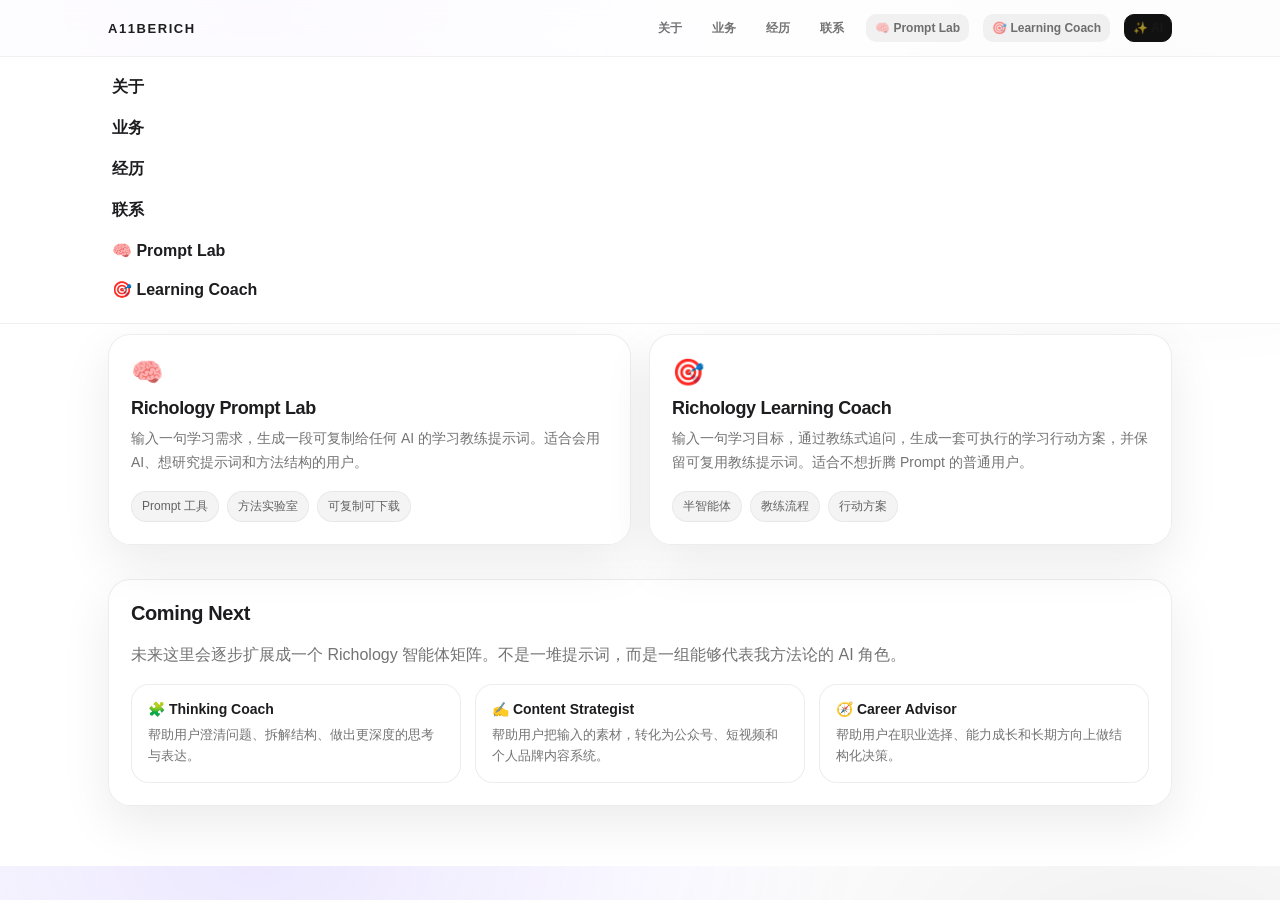
==== ai/index.html @ 6aa01397 "新增 AI 集合入口" ====
<!doctype html>
<html lang="zh-CN">
<head>
  <meta charset="utf-8" />
  <meta name="viewport" content="width=device-width,initial-scale=1" />
  <title>Richology AI</title>
  <meta name="description" content="Richology 的 AI 产品入口，包括 Prompt Lab、Learning Coach 以及未来更多智能体工具。" />
  <link rel="stylesheet" href="/css/style.css">
  <style>
    :root{
      --text:#1d1d1f;
      --muted:rgba(29,29,31,.62);
      --line:rgba(0,0,0,.08);
      --accent:#7c5cff;
      --shadow:0 18px 50px rgba(0,0,0,.08);
    }

    *{box-sizing:border-box}

    body{
      margin:0;
      font-family:-apple-system,BlinkMacSystemFont,"Segoe UI",Roboto,Helvetica,Arial,sans-serif;
      color:var(--text);
      background:
        radial-gradient(1000px 520px at 20% 0%, rgba(124,92,255,.14), transparent 60%),
        radial-gradient(900px 520px at 90% 10%, rgba(0,0,0,.06), transparent 55%),
        #fff;
      -webkit-font-smoothing:antialiased;
      -moz-osx-font-smoothing:grayscale;
    }

    .wrap{
      max-width:1100px;
      margin:0 auto;
      padding:96px 18px 60px;
    }

    .hero{
      text-align:center;
      max-width:820px;
      margin:0 auto 38px;
    }

    .hero-title{
      font-size:42px;
      line-height:1.04;
      font-weight:700;
      letter-spacing:-0.04em;
      margin-bottom:14px;
    }

    .hero-subtitle{
      font-size:16px;
      line-height:1.7;
      color:var(--muted);
      margin:0 auto 16px;
      max-width:760px;
    }

    .hero-note{
      display:inline-block;
      font-size:12px;
      color:rgba(29,29,31,.62);
      background:rgba(0,0,0,.045);
      padding:7px 13px;
      border-radius:999px;
      border:1px solid rgba(0,0,0,.05);
    }

    .section-title{
      font-size:20px;
      font-weight:700;
      margin:0 0 16px 0;
      letter-spacing:-0.02em;
    }

    .grid{
      display:grid;
      grid-template-columns:repeat(2, minmax(0,1fr));
      gap:18px;
      margin-bottom:34px;
    }

    .card{
      display:block;
      background:rgba(255,255,255,.82);
      backdrop-filter:blur(20px) saturate(165%);
      -webkit-backdrop-filter:blur(20px) saturate(165%);
      border:1px solid rgba(0,0,0,.07);
      border-radius:22px;
      box-shadow:var(--shadow);
      padding:22px;
      text-decoration:none;
      color:inherit;
      transition:.18s transform, .18s box-shadow, .18s border;
    }

    .card:hover{
      transform:translateY(-2px);
      box-shadow:0 24px 60px rgba(0,0,0,.10);
      border-color:rgba(124,92,255,.18);
    }

    .card-icon{
      font-size:26px;
      margin-bottom:10px;
    }

    .card-title{
      font-size:18px;
      font-weight:700;
      margin-bottom:8px;
      letter-spacing:-0.02em;
    }

    .card-desc{
      font-size:14px;
      line-height:1.7;
      color:var(--muted);
      margin-bottom:16px;
    }

    .card-meta{
      display:flex;
      flex-wrap:wrap;
      gap:8px;
    }

    .tag{
      font-size:12px;
      padding:6px 10px;
      border-radius:999px;
      background:rgba(0,0,0,.045);
      color:rgba(29,29,31,.68);
      border:1px solid rgba(0,0,0,.05);
    }

    .coming{
      background:rgba(255,255,255,.76);
      border:1px solid rgba(0,0,0,.07);
      border-radius:22px;
      box-shadow:var(--shadow);
      padding:22px;
    }

    .coming-list{
      display:grid;
      grid-template-columns:repeat(3, minmax(0,1fr));
      gap:14px;
      margin-top:16px;
    }

    .coming-item{
      border:1px solid rgba(0,0,0,.07);
      border-radius:18px;
      background:rgba(255,255,255,.68);
      padding:16px;
    }

    .coming-item h3{
      margin:0 0 8px 0;
      font-size:14px;
    }

    .coming-item p{
      margin:0;
      font-size:13px;
      line-height:1.6;
      color:var(--muted);
    }

    @media (max-width: 900px){
      .grid{
        grid-template-columns:1fr;
      }

      .coming-list{
        grid-template-columns:1fr;
      }
    }

    @media (max-width: 640px){
      .wrap{
        padding:92px 14px 48px;
      }

      .hero-title{
        font-size:31px;
        line-height:1.08;
      }

      .hero-subtitle{
        font-size:14px;
        line-height:1.65;
      }
    }
  </style>
</head>
<body>

  <nav class="glass-nav">
    <div class="nav-inner">
      <a href="/" class="nav-brand">A11BERICH</a>

      <div class="nav-links desktop-nav">
        <a href="/#top">关于</a>
        <a href="/#expertise">业务</a>
        <a href="/#experience">经历</a>
        <a href="/#contact">联系</a>
        <a href="/prompt" class="nav-pill">🧠 Prompt Lab</a>
        <a href="/learning" class="nav-pill">🎯 Learning Coach</a>
        <a href="/ai" class="nav-pill nav-pill-dark">✨ AI</a>
      </div>

      <div class="mobile-nav">
        <a href="/ai" class="nav-pill nav-pill-dark">✨ AI</a>
        <button id="menuToggle" class="menu-btn" aria-label="打开菜单">☰</button>
      </div>
    </div>

    <div id="mobileMenu" class="mobile-menu hidden">
      <div class="mobile-menu-inner">
        <a href="/#top">关于</a>
        <a href="/#expertise">业务</a>
        <a href="/#experience">经历</a>
        <a href="/#contact">联系</a>
        <a href="/prompt">🧠 Prompt Lab</a>
        <a href="/learning">🎯 Learning Coach</a>
      </div>
    </div>
  </nav>

  <div class="wrap">

    <header class="hero">
      <div class="hero-title">Richology AI</div>
      <div class="hero-subtitle">
        这里是 Richology 的 AI 产品入口。你可以把它理解为：我的方法论，正在被逐步做成可以直接使用的工具与半智能体。
      </div>
      <div class="hero-note">个人品牌 × 结构化思考 × AI 产品</div>
    </header>

    <section>
      <h2 class="section-title">Available Now</h2>

      <div class="grid">
        <a href="/prompt" class="card">
          <div class="card-icon">🧠</div>
          <div class="card-title">Richology Prompt Lab</div>
          <div class="card-desc">
            输入一句学习需求，生成一段可复制给任何 AI 的学习教练提示词。适合会用 AI、想研究提示词和方法结构的用户。
          </div>
          <div class="card-meta">
            <span class="tag">Prompt 工具</span>
            <span class="tag">方法实验室</span>
            <span class="tag">可复制可下载</span>
          </div>
        </a>

        <a href="/learning" class="card">
          <div class="card-icon">🎯</div>
          <div class="card-title">Richology Learning Coach</div>
          <div class="card-desc">
            输入一句学习目标，通过教练式追问，生成一套可执行的学习行动方案，并保留可复用教练提示词。适合不想折腾 Prompt 的普通用户。
          </div>
          <div class="card-meta">
            <span class="tag">半智能体</span>
            <span class="tag">教练流程</span>
            <span class="tag">行动方案</span>
          </div>
        </a>
      </div>
    </section>

    <section class="coming">
      <h2 class="section-title">Coming Next</h2>
      <div class="hero-subtitle" style="text-align:left; max-width:none; margin:0 0 6px 0;">
        未来这里会逐步扩展成一个 Richology 智能体矩阵。不是一堆提示词，而是一组能够代表我方法论的 AI 角色。
      </div>

      <div class="coming-list">
        <div class="coming-item">
          <h3>🧩 Thinking Coach</h3>
          <p>帮助用户澄清问题、拆解结构、做出更深度的思考与表达。</p>
        </div>

        <div class="coming-item">
          <h3>✍️ Content Strategist</h3>
          <p>帮助用户把输入的素材，转化为公众号、短视频和个人品牌内容系统。</p>
        </div>

        <div class="coming-item">
          <h3>🧭 Career Advisor</h3>
          <p>帮助用户在职业选择、能力成长和长期方向上做结构化决策。</p>
        </div>
      </div>
    </section>

  </div>

  <script>
    const menuToggle = document.getElementById('menuToggle');
    const mobileMenu = document.getElementById('mobileMenu');

    if(menuToggle && mobileMenu){
      menuToggle.addEventListener('click', function(){
        mobileMenu.classList.toggle('hidden');
      });

      mobileMenu.querySelectorAll('a').forEach(link=>{
        link.addEventListener('click', ()=>{
          mobileMenu.classList.add('hidden');
        });
      });
    }
  </script>
</body>
</html>
---- css/style.css ----
/* ===== Global Link Style ===== */

a{
  text-decoration:none;
  color:inherit;
}


/* ===== Navigation ===== */

.glass-nav{
  position:fixed;
  top:0;
  left:0;
  right:0;
  z-index:999;
  background:rgba(255,255,255,.78);
  backdrop-filter:blur(22px) saturate(180%);
  -webkit-backdrop-filter:blur(22px) saturate(180%);
  border-bottom:1px solid rgba(0,0,0,.06);
}

.nav-inner{
  max-width:1100px;
  margin:0 auto;
  padding:10px 18px;
  display:flex;
  align-items:center;
  justify-content:space-between;
  gap:12px;
  min-height:56px;
}

.nav-brand{
  font-size:13px;
  font-weight:700;
  letter-spacing:.12em;
}

.nav-links{
  display:flex;
  align-items:center;
  gap:14px;
}

.nav-links a{
  font-size:12px;
  font-weight:600;
  color:rgba(29,29,31,.62);
  padding:6px 8px;
  border-radius:10px;
}

.nav-links a:hover{
  color:#111;
  background:rgba(0,0,0,.05);
}


/* ===== Pills ===== */

.nav-pill{
  padding:6px 12px;
  border-radius:999px;
  background:rgba(0,0,0,.05);
  color:rgba(29,29,31,.72);
  border:1px solid transparent;
}

.nav-pill-dark{
  background:#111;
  color:#fff;
  border:1px solid #111;
}


/* ===== Mobile Nav ===== */

.mobile-nav{
  display:none;
  align-items:center;
  gap:8px;
}

.menu-btn{
  width:40px;
  height:40px;
  border-radius:999px;
  border:1px solid rgba(0,0,0,.08);
  background:rgba(0,0,0,.05);
  font-size:16px;
  display:flex;
  align-items:center;
  justify-content:center;
}

.mobile-menu{
  border-top:1px solid rgba(0,0,0,.06);
  background:rgba(255,255,255,.92);
  backdrop-filter:blur(18px);
}

.mobile-menu-inner{
  max-width:1100px;
  margin:0 auto;
  padding:10px 18px 14px;
  display:flex;
  flex-direction:column;
}

.mobile-menu-inner a{
  padding:10px 4px;
  font-weight:600;
}


/* ===== Responsive ===== */

@media (max-width:640px){

  .desktop-nav{
    display:none;
  }

  .mobile-nav{
    display:flex;
  }

}
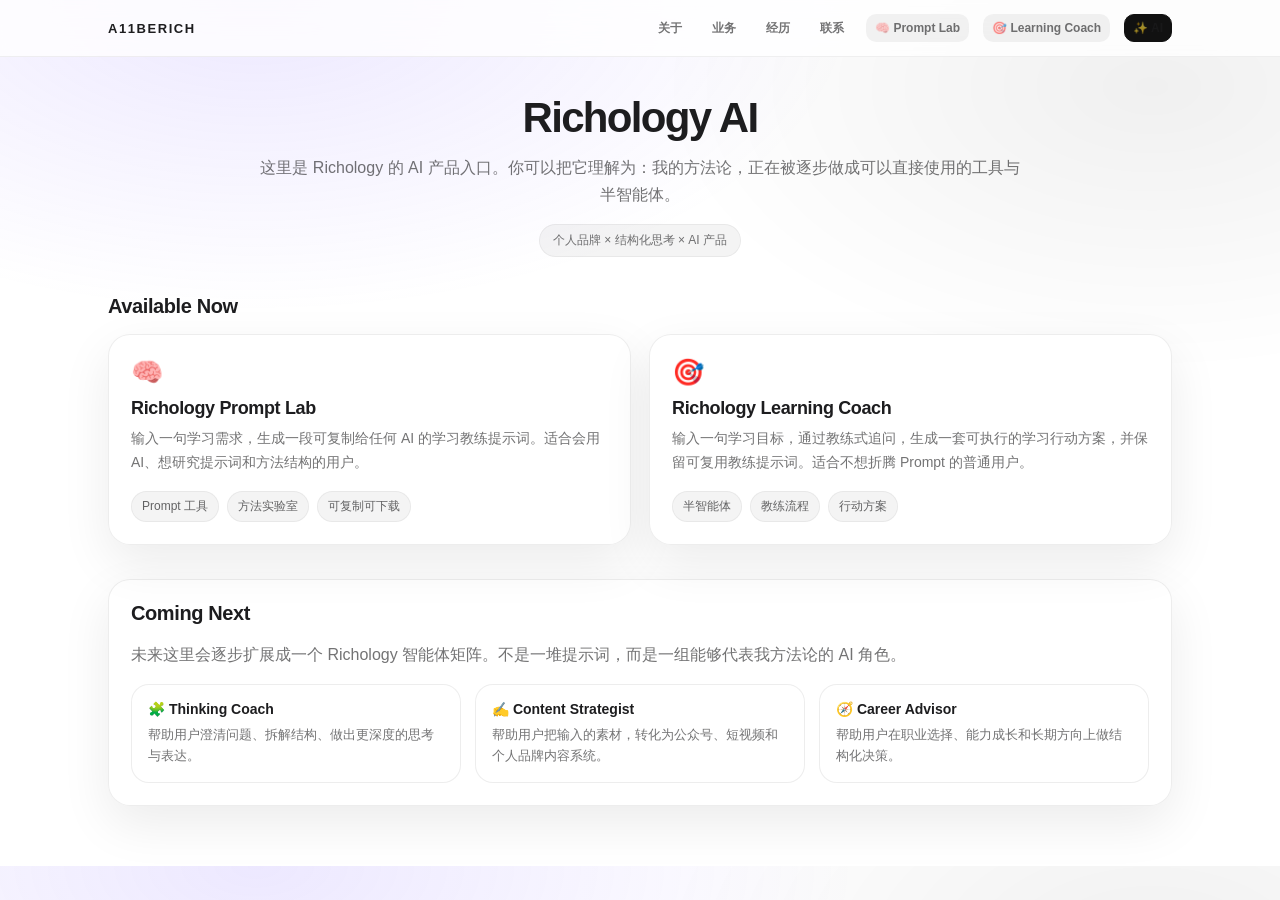
==== commit 1807f2f3: "Update index.html" ====
--- a/ai/index.html
+++ b/ai/index.html
@@ -209,11 +209,11 @@
         <a href="/#contact">联系</a>
         <a href="/prompt" class="nav-pill">🧠 Prompt Lab</a>
         <a href="/learning" class="nav-pill">🎯 Learning Coach</a>
-        <a href="/ai" class="nav-pill nav-pill-dark">✨ AI</a>
+        <a href="/ai" class="nav-pill nav-pill-dark active">✨ AI</a>
       </div>
 
       <div class="mobile-nav">
-        <a href="/ai" class="nav-pill nav-pill-dark">✨ AI</a>
+        <a href="/ai" class="nav-pill nav-pill-dark active">✨ AI</a>
         <button id="menuToggle" class="menu-btn" aria-label="打开菜单">☰</button>
       </div>
     </div>
--- a/css/style.css
+++ b/css/style.css
@@ -7,7 +7,9 @@
 
 
 /* ===== Navigation ===== */
-
+.hidden{
+  display:none;
+}
 .glass-nav{
   position:fixed;
   top:0;
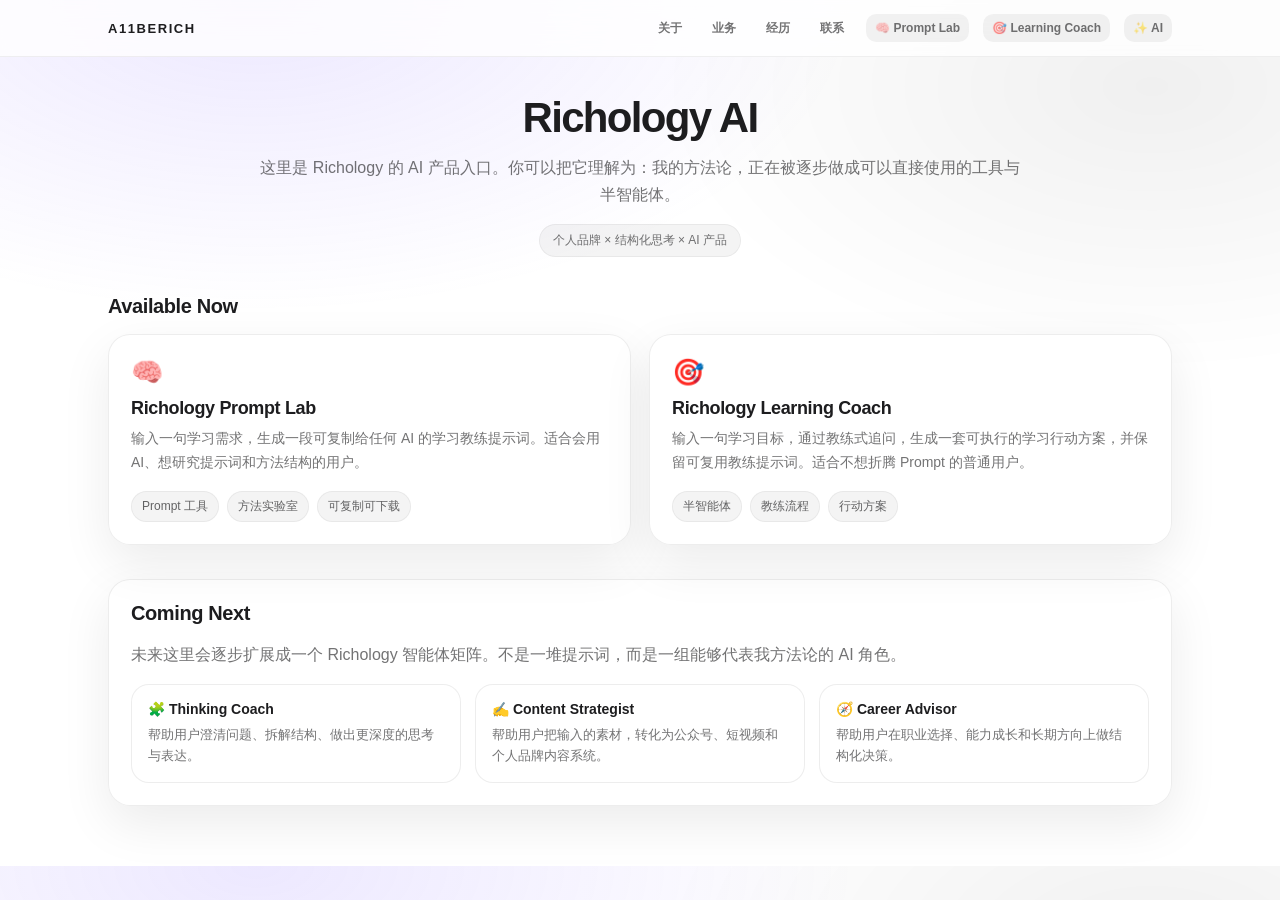
==== commit 64793c14: "Update index.html" ====
--- a/ai/index.html
+++ b/ai/index.html
@@ -209,11 +209,11 @@
         <a href="/#contact">联系</a>
         <a href="/prompt" class="nav-pill">🧠 Prompt Lab</a>
         <a href="/learning" class="nav-pill">🎯 Learning Coach</a>
-        <a href="/ai" class="nav-pill nav-pill-dark active">✨ AI</a>
+        <a href="/ai" class="nav-pill">✨ AI</a>
       </div>
 
       <div class="mobile-nav">
-        <a href="/ai" class="nav-pill nav-pill-dark active">✨ AI</a>
+        <a href="/ai" class="nav-pill">✨ AI</a>
         <button id="menuToggle" class="menu-btn" aria-label="打开菜单">☰</button>
       </div>
     </div>
--- a/css/style.css
+++ b/css/style.css
@@ -7,6 +7,9 @@
 
 
 /* ===== Navigation ===== */
+.nav-pill.active{
+  box-shadow:0 0 0 2px rgba(124,92,255,.35);
+}
 .hidden{
   display:none;
 }
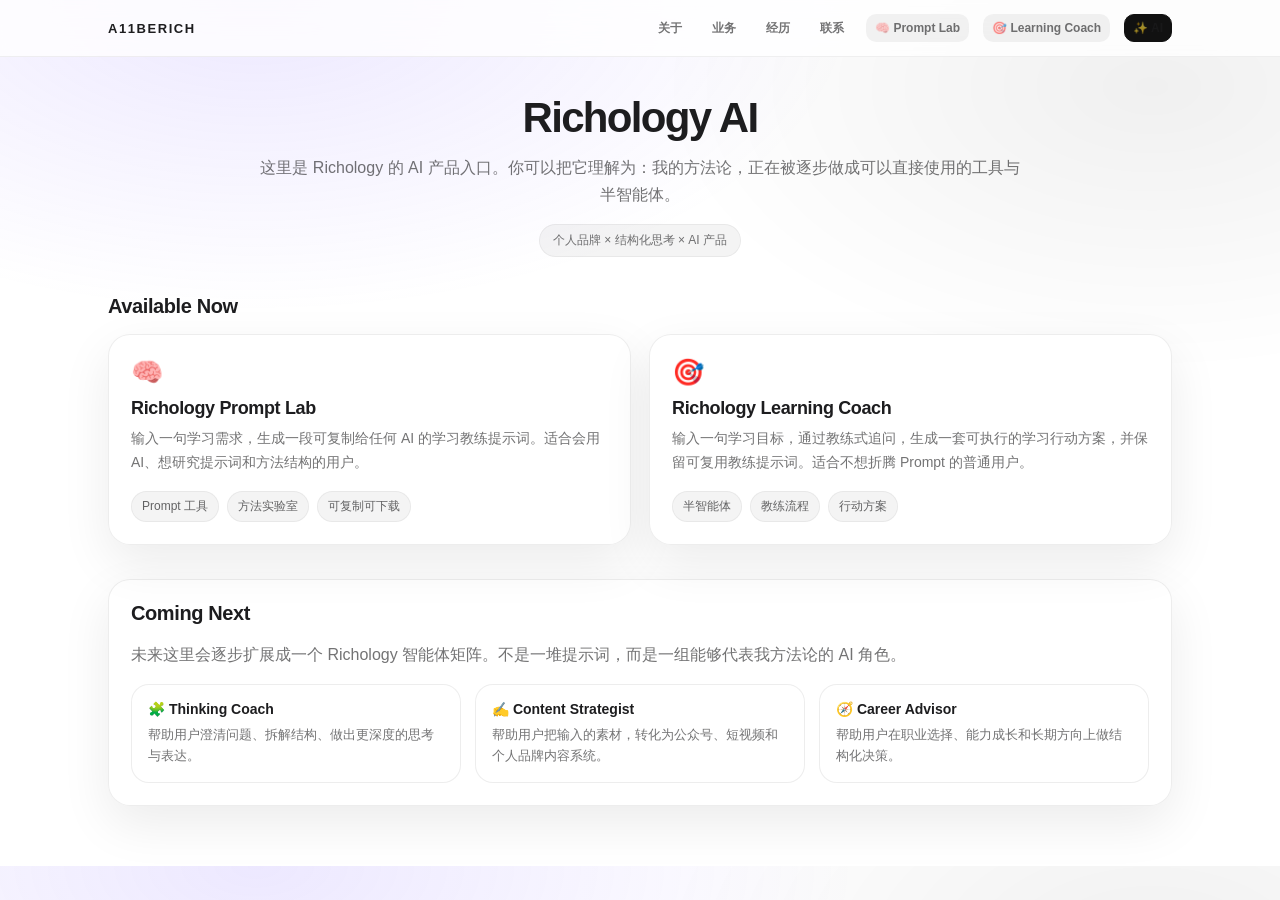
==== commit 03f03f7f: "Update index.html" ====
--- a/ai/index.html
+++ b/ai/index.html
@@ -313,6 +313,15 @@
         });
       });
     }
+    const currentPath = window.location.pathname;
+
+document.querySelectorAll('.nav-links a').forEach(link => {
+  const linkPath = new URL(link.href).pathname;
+
+  if (link.classList.contains('nav-pill') && linkPath !== "/" && currentPath.startsWith(linkPath)) {
+    link.classList.add('nav-pill-dark');
+  }
+});
   </script>
 </body>
 </html>
